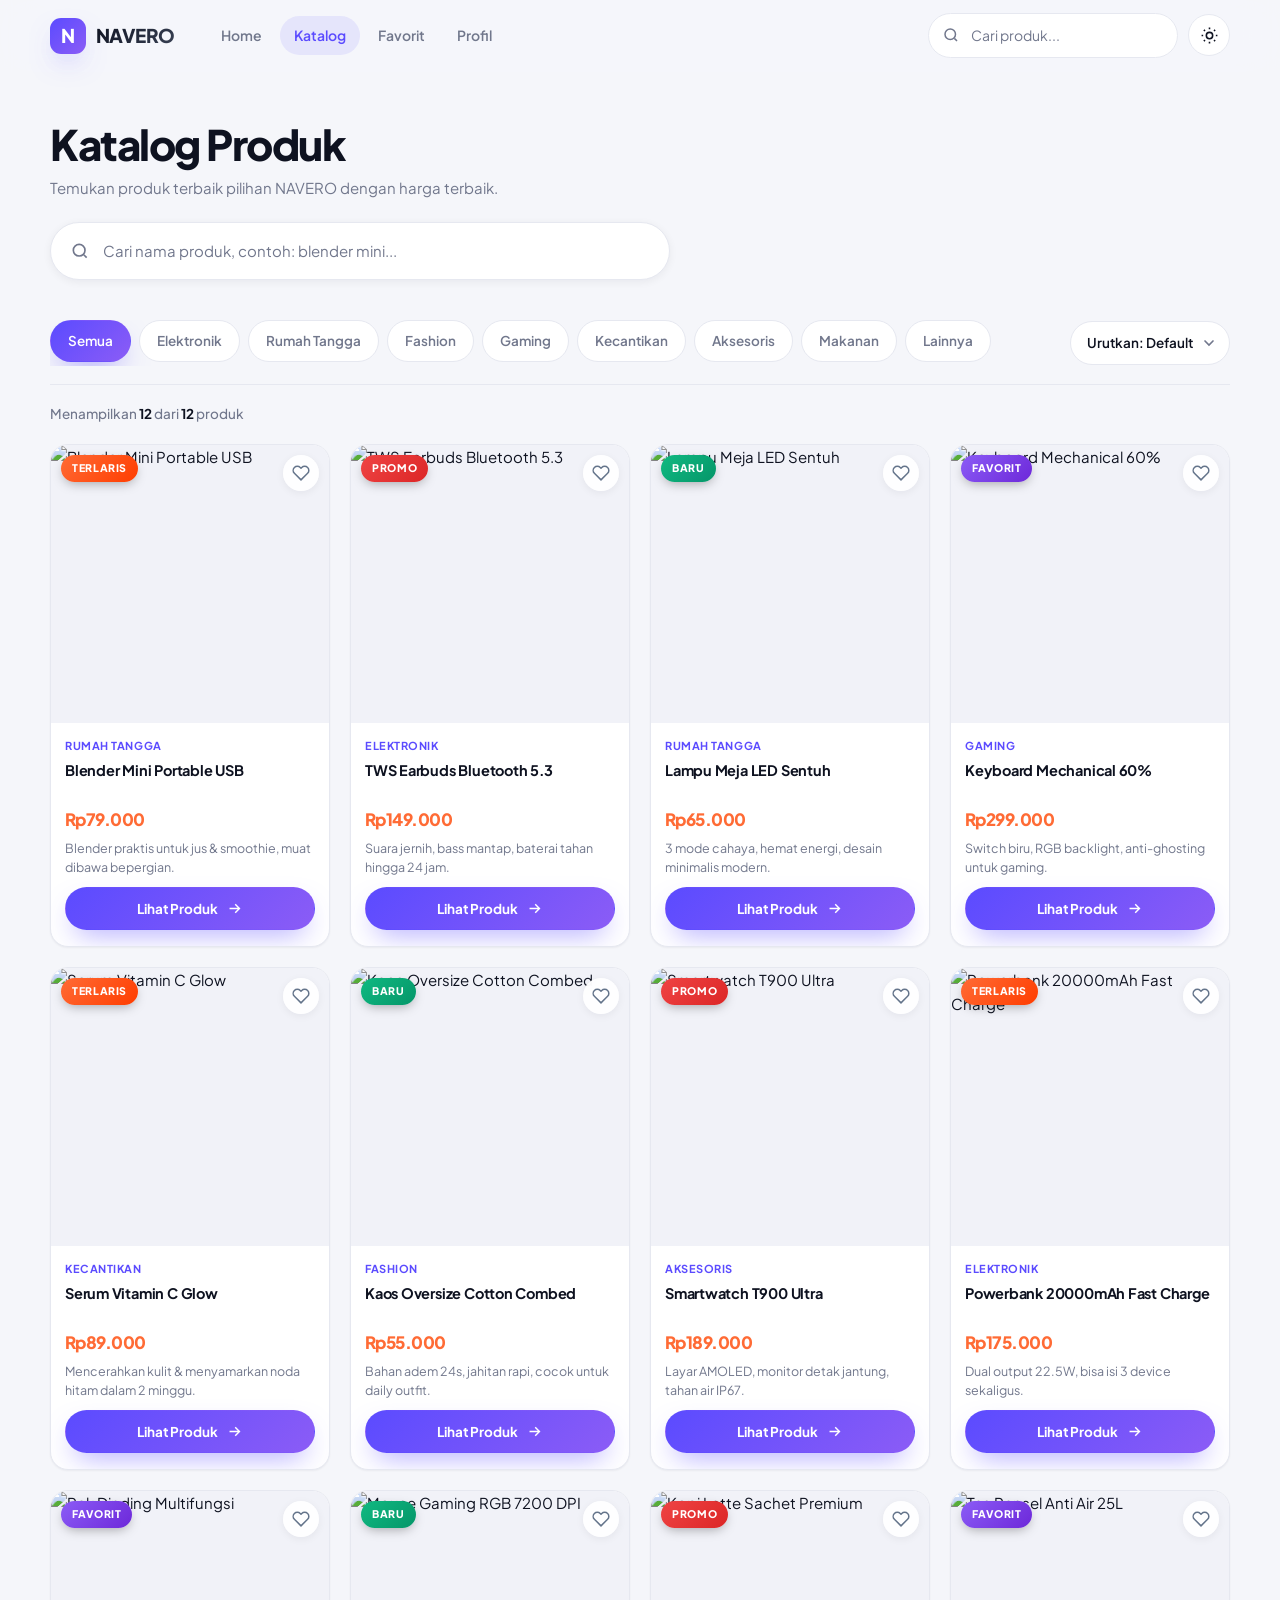
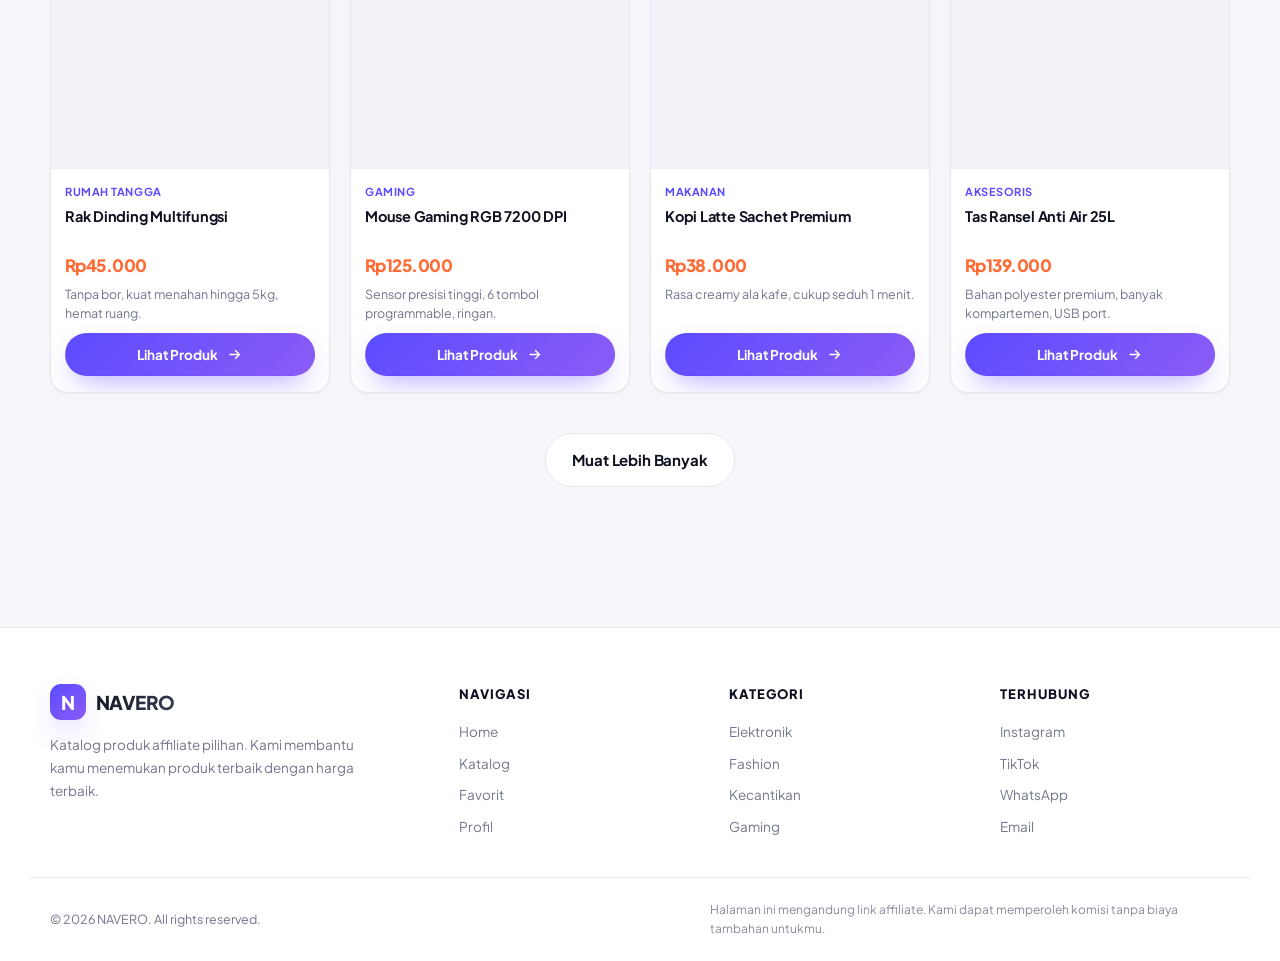
==== products.html @ 19acb52d "Add files via upload" ====
<!DOCTYPE html>
<html lang="id" data-theme="light">
<head>
<meta charset="UTF-8">
<meta name="viewport" content="width=device-width, initial-scale=1.0">
<title>Katalog Produk — NAVERO</title>
<meta name="description" content="Jelajahi semua produk pilihan NAVERO. Filter berdasarkan kategori, cari produk, dan temukan harga terbaik.">
<meta name="theme-color" content="#5B4BFF">
<link rel="icon" href="data:image/svg+xml,<svg xmlns='http://www.w3.org/2000/svg' viewBox='0 0 100 100'><rect width='100' height='100' rx='24' fill='%235B4BFF'/><text x='50' y='70' font-size='60' font-family='Arial' font-weight='bold' fill='white' text-anchor='middle'>N</text></svg>">
<link rel="preconnect" href="https://fonts.googleapis.com">
<link rel="preconnect" href="https://fonts.gstatic.com" crossorigin>
<link href="https://fonts.googleapis.com/css2?family=Plus+Jakarta+Sans:wght@400;500;600;700;800&display=swap" rel="stylesheet">
<link rel="stylesheet" href="style.css">
</head>
<body>

<header class="header" id="header">
  <div class="container header__inner">
    <a href="index.html" class="logo">
      <span class="logo__mark">N</span>
      <span class="logo__text">NAVERO</span>
    </a>
    <nav class="nav" id="nav">
      <a href="index.html" class="nav__link">Home</a>
      <a href="products.html" class="nav__link is-active">Katalog</a>
      <a href="products.html?filter=favorit" class="nav__link">Favorit</a>
      <a href="profile.html" class="nav__link">Profil</a>
    </nav>
    <div class="header__actions">
      <form class="search search--header" id="headerSearchForm" role="search">
        <svg class="search__icon" viewBox="0 0 24 24" fill="none" stroke="currentColor" stroke-width="2"><circle cx="11" cy="11" r="7"/><path d="m20 20-3.5-3.5"/></svg>
        <input type="search" id="headerSearch" placeholder="Cari produk..." autocomplete="off" aria-label="Cari produk">
      </form>
      <button class="icon-btn" id="themeToggle" aria-label="Ganti tema">
        <svg class="ico-sun" viewBox="0 0 24 24" fill="none" stroke="currentColor" stroke-width="2"><circle cx="12" cy="12" r="4"/><path d="M12 2v2M12 20v2M4.9 4.9l1.4 1.4M17.7 17.7l1.4 1.4M2 12h2M20 12h2M4.9 19.1l1.4-1.4M17.7 6.3l1.4-1.4"/></svg>
        <svg class="ico-moon" viewBox="0 0 24 24" fill="none" stroke="currentColor" stroke-width="2"><path d="M21 12.8A9 9 0 1 1 11.2 3a7 7 0 0 0 9.8 9.8Z"/></svg>
      </button>
      <button class="icon-btn nav-toggle" id="navToggle" aria-label="Menu">
        <svg viewBox="0 0 24 24" fill="none" stroke="currentColor" stroke-width="2"><path d="M3 6h18M3 12h18M3 18h18"/></svg>
      </button>
    </div>
  </div>
</header>

<main>
  <section class="page-hero">
    <div class="container">
      <h1 class="page-hero__title">Katalog Produk</h1>
      <p class="page-hero__desc">Temukan produk terbaik pilihan NAVERO dengan harga terbaik.</p>

      <form class="search search--big" id="mainSearchForm" role="search">
        <svg class="search__icon" viewBox="0 0 24 24" fill="none" stroke="currentColor" stroke-width="2"><circle cx="11" cy="11" r="7"/><path d="m20 20-3.5-3.5"/></svg>
        <input type="search" id="searchInput" placeholder="Cari nama produk, contoh: blender mini..." autocomplete="off" aria-label="Cari produk">
        <button type="button" class="search__clear" id="searchClear" aria-label="Hapus pencarian">×</button>
      </form>
    </div>
  </section>

  <section class="section section--tight">
    <div class="container">

      <div class="filter-bar">
        <div class="chips" id="categoryFilter" role="tablist"></div>
        <div class="filter-bar__right">
          <select id="sortSelect" class="select" aria-label="Urutkan produk">
            <option value="default">Urutkan: Default</option>
            <option value="newest">Terbaru</option>
            <option value="price-asc">Harga Terendah</option>
            <option value="price-desc">Harga Tertinggi</option>
            <option value="name-asc">Nama A-Z</option>
          </select>
        </div>
      </div>

      <div class="result-bar">
        <p id="resultCount">Memuat produk...</p>
        <button class="link-more" id="resetFilter" hidden>Reset filter</button>
      </div>

      <div class="product-grid" id="productGrid"></div>

      <div class="empty-state" id="emptyState" hidden>
        <div class="empty-state__icon">🔍</div>
        <h3>Produk tidak ditemukan</h3>
        <p>Coba kata kunci lain atau ubah filter kategori.</p>
        <button class="btn btn--primary" id="emptyReset">Reset Pencarian</button>
      </div>

      <div class="load-more-wrap" id="loadMoreWrap" hidden>
        <button class="btn btn--outline btn--lg" id="loadMore">Muat Lebih Banyak</button>
      </div>
    </div>
  </section>
</main>

<footer class="footer">
  <div class="container footer__inner">
    <div class="footer__brand">
      <a href="index.html" class="logo">
        <span class="logo__mark">N</span>
        <span class="logo__text">NAVERO</span>
      </a>
      <p>Katalog produk affiliate pilihan. Kami membantu kamu menemukan produk terbaik dengan harga terbaik.</p>
    </div>
    <div class="footer__col">
      <h4>Navigasi</h4>
      <a href="index.html">Home</a>
      <a href="products.html">Katalog</a>
      <a href="products.html?filter=favorit">Favorit</a>
      <a href="profile.html">Profil</a>
    </div>
    <div class="footer__col">
      <h4>Kategori</h4>
      <a href="products.html?cat=Elektronik">Elektronik</a>
      <a href="products.html?cat=Fashion">Fashion</a>
      <a href="products.html?cat=Kecantikan">Kecantikan</a>
      <a href="products.html?cat=Gaming">Gaming</a>
    </div>
    <div class="footer__col">
      <h4>Terhubung</h4>
      <a href="#" id="footInstagram" target="_blank" rel="noopener">Instagram</a>
      <a href="#" id="footTiktok" target="_blank" rel="noopener">TikTok</a>
      <a href="#" id="footWhatsapp" target="_blank" rel="noopener">WhatsApp</a>
      <a href="#" id="footEmail">Email</a>
    </div>
  </div>
  <div class="container footer__bottom">
    <p>© <span id="year"></span> NAVERO. All rights reserved.</p>
    <p class="footer__note">Halaman ini mengandung link affiliate. Kami dapat memperoleh komisi tanpa biaya tambahan untukmu.</p>
  </div>
</footer>

<button class="to-top" id="toTop" aria-label="Kembali ke atas">
  <svg viewBox="0 0 24 24" fill="none" stroke="currentColor" stroke-width="2.2"><path d="M12 19V5M5 12l7-7 7 7"/></svg>
</button>

<div class="toast-wrap" id="toastWrap"></div>

<script src="api.js"></script>
<script src="script.js"></script>
</body>
</html>
---- style.css ----
/* =========================================================
   NAVERO — Stylesheet
   ========================================================= */

/* ---------- 1. VARIABLES ---------- */
:root {
  --brand:        #5B4BFF;
  --brand-dark:   #4436E0;
  --brand-soft:   rgba(91, 75, 255, .10);
  --brand-2:      #8B5CF6;
  --accent:       #FF6B35;
  --success:      #10B981;
  --danger:       #EF4444;

  --bg:           #F5F6FA;
  --bg-alt:       #FFFFFF;
  --surface:      #FFFFFF;
  --surface-2:    #F1F2F8;
  --text:         #0E1220;
  --text-soft:    #3A4256;
  --muted:        #71778C;
  --border:       #E6E8F0;

  --shadow-xs:    0 1px 2px rgba(16,24,40,.05);
  --shadow-sm:    0 2px 8px rgba(16,24,40,.06);
  --shadow:       0 8px 24px -6px rgba(16,24,40,.12);
  --shadow-lg:    0 24px 48px -16px rgba(16,24,40,.24);
  --shadow-brand: 0 12px 28px -10px rgba(91,75,255,.55);

  --radius-xs: 8px;
  --radius-sm: 12px;
  --radius:    18px;
  --radius-lg: 26px;
  --radius-full: 999px;

  --container: 1220px;
  --header-h: 72px;

  --ease: cubic-bezier(.4, 0, .2, 1);
  --t: .28s var(--ease);
}

[data-theme="dark"] {
  --brand:        #7C6DFF;
  --brand-dark:   #6A5AF0;
  --brand-soft:   rgba(124, 109, 255, .16);

  --bg:           #080B13;
  --bg-alt:       #0D111C;
  --surface:      #121826;
  --surface-2:    #1A2133;
  --text:         #EDEFF7;
  --text-soft:    #C3C9DA;
  --muted:        #8A93AB;
  --border:       #222B40;

  --shadow-xs:    0 1px 2px rgba(0,0,0,.4);
  --shadow-sm:    0 2px 8px rgba(0,0,0,.35);
  --shadow:       0 8px 24px -6px rgba(0,0,0,.55);
  --shadow-lg:    0 24px 48px -16px rgba(0,0,0,.7);
  --shadow-brand: 0 12px 28px -10px rgba(124,109,255,.5);
}

/* ---------- 2. RESET ---------- */
*, *::before, *::after { box-sizing: border-box; margin: 0; padding: 0; }

html {
  scroll-behavior: smooth;
  -webkit-text-size-adjust: 100%;
}

body {
  font-family: 'Plus Jakarta Sans', -apple-system, BlinkMacSystemFont, 'Segoe UI', Roboto, sans-serif;
  background: var(--bg);
  color: var(--text);
  line-height: 1.6;
  font-size: 15px;
  -webkit-font-smoothing: antialiased;
  overflow-x: hidden;
  transition: background var(--t), color var(--t);
}

img { max-width: 100%; display: block; }
a { color: inherit; text-decoration: none; }
button, input, select { font: inherit; color: inherit; }
button { background: none; border: none; cursor: pointer; }
svg { width: 20px; height: 20px; flex-shrink: 0; }

::selection { background: var(--brand); color: #fff; }

::-webkit-scrollbar { width: 10px; height: 10px; }
::-webkit-scrollbar-track { background: transparent; }
::-webkit-scrollbar-thumb {
  background: var(--border);
  border-radius: 99px;
  border: 2px solid var(--bg);
}
::-webkit-scrollbar-thumb:hover { background: var(--muted); }

/* ---------- 3. LAYOUT ---------- */
.container {
  width: 100%;
  max-width: var(--container);
  margin-inline: auto;
  padding-inline: 20px;
}

.section { padding: 64px 0; }
.section--tight { padding: 32px 0 80px; }

.section__head {
  display: flex;
  align-items: flex-end;
  justify-content: space-between;
  gap: 20px;
  margin-bottom: 28px;
  flex-wrap: wrap;
}

.section__eyebrow {
  display: inline-block;
  font-size: 12px;
  font-weight: 700;
  letter-spacing: .12em;
  text-transform: uppercase;
  color: var(--brand);
  margin-bottom: 6px;
}

.section__title {
  font-size: clamp(22px, 3.2vw, 30px);
  font-weight: 800;
  letter-spacing: -.02em;
  line-height: 1.2;
}

.link-more {
  font-size: 14px;
  font-weight: 600;
  color: var(--brand);
  transition: var(--t);
  white-space: nowrap;
}
.link-more:hover { color: var(--brand-dark); transform: translateX(3px); }

/* ---------- 4. BUTTONS ---------- */
.btn {
  display: inline-flex;
  align-items: center;
  justify-content: center;
  gap: 8px;
  padding: 11px 20px;
  border-radius: var(--radius-full);
  font-size: 14px;
  font-weight: 700;
  letter-spacing: -.01em;
  cursor: pointer;
  border: 1.5px solid transparent;
  transition: var(--t);
  white-space: nowrap;
  user-select: none;
}
.btn svg { width: 17px; height: 17px; transition: var(--t); }
.btn:active { transform: scale(.97); }

.btn--primary {
  background: linear-gradient(135deg, var(--brand), var(--brand-2));
  color: #fff;
  box-shadow: var(--shadow-brand);
}
.btn--primary:hover {
  box-shadow: 0 16px 34px -10px rgba(91,75,255,.7);
  transform: translateY(-2px);
}
.btn--primary:hover svg { transform: translateX(3px); }

.btn--outline {
  border-color: var(--border);
  background: var(--surface);
  color: var(--text);
}
.btn--outline:hover {
  border-color: var(--brand);
  color: var(--brand);
  background: var(--brand-soft);
}

.btn--ghost {
  background: var(--surface);
  color: var(--text);
  border-color: var(--border);
  box-shadow: var(--shadow-xs);
}
.btn--ghost:hover { border-color: var(--brand); color: var(--brand); transform: translateY(-2px); }

.btn--light {
  background: #fff;
  color: #1a1a2e;
  box-shadow: 0 8px 20px -6px rgba(0,0,0,.3);
}
.btn--light:hover { transform: translateY(-2px); box-shadow: 0 14px 28px -8px rgba(0,0,0,.4); }

.btn--lg { padding: 14px 26px; font-size: 15px; }
.btn--block { width: 100%; }

.icon-btn {
  width: 42px; height: 42px;
  display: grid; place-items: center;
  border-radius: var(--radius-full);
  border: 1.5px solid var(--border);
  background: var(--surface);
  color: var(--text);
  transition: var(--t);
  flex-shrink: 0;
}
.icon-btn:hover { border-color: var(--brand); color: var(--brand); background: var(--brand-soft); }
.icon-btn svg { width: 19px; height: 19px; }

/* ---------- 5. HEADER ---------- */
.header {
  position: sticky;
  top: 0;
  z-index: 100;
  height: var(--header-h);
  background: color-mix(in srgb, var(--bg) 78%, transparent);
  backdrop-filter: saturate(180%) blur(18px);
  -webkit-backdrop-filter: saturate(180%) blur(18px);
  border-bottom: 1px solid transparent;
  transition: var(--t);
}
.header.is-scrolled {
  border-bottom-color: var(--border);
  box-shadow: var(--shadow-sm);
}

.header__inner {
  height: 100%;
  display: flex;
  align-items: center;
  gap: 24px;
}

.logo {
  display: inline-flex;
  align-items: center;
  gap: 10px;
  font-weight: 800;
  font-size: 19px;
  letter-spacing: -.03em;
  flex-shrink: 0;
}
.logo__mark {
  width: 36px; height: 36px;
  display: grid; place-items: center;
  border-radius: 11px;
  background: linear-gradient(135deg, var(--brand), var(--brand-2));
  color: #fff;
  font-size: 19px;
  font-weight: 800;
  box-shadow: var(--shadow-brand);
}
.logo__text {
  background: linear-gradient(135deg, var(--text), var(--text-soft));
  -webkit-background-clip: text;
  background-clip: text;
  -webkit-text-fill-color: transparent;
}

.nav {
  display: flex;
  align-items: center;
  gap: 4px;
  margin-left: 8px;
}
.nav__link {
  padding: 8px 14px;
  border-radius: var(--radius-full);
  font-size: 14px;
  font-weight: 600;
  color: var(--muted);
  transition: var(--t);
  position: relative;
}
.nav__link:hover { color: var(--text); background: var(--surface-2); }
.nav__link.is-active { color: var(--brand); background: var(--brand-soft); }

.header__actions {
  display: flex;
  align-items: center;
  gap: 10px;
  margin-left: auto;
}

/* Search */
.search {
  position: relative;
  display: flex;
  align-items: center;
}
.search__icon {
  position: absolute;
  left: 14px;
  width: 18px; height: 18px;
  color: var(--muted);
  pointer-events: none;
}
.search input {
  width: 100%;
  border: 1.5px solid var(--border);
  background: var(--surface);
  border-radius: var(--radius-full);
  padding: 10px 16px 10px 42px;
  font-size: 14px;
  outline: none;
  transition: var(--t);
}
.search input::placeholder { color: var(--muted); }
.search input:focus {
  border-color: var(--brand);
  box-shadow: 0 0 0 4px var(--brand-soft);
}
.search--header { width: 250px; }
.search--big { max-width: 620px; margin-top: 22px; }
.search--big input {
  padding: 16px 52px 16px 52px;
  font-size: 15px;
  border-radius: var(--radius-full);
  box-shadow: var(--shadow-sm);
}
.search--big .search__icon { left: 20px; width: 20px; height: 20px; }

.search__clear {
  position: absolute;
  right: 14px;
  width: 26px; height: 26px;
  border-radius: 50%;
  display: none;
  place-items: center;
  background: var(--surface-2);
  color: var(--muted);
  font-size: 18px;
  line-height: 1;
}
.search__clear:hover { background: var(--border); color: var(--text); }
.search.has-value .search__clear { display: grid; }

.nav-toggle { display: none; }

#themeToggle .ico-moon { display: none; }
[data-theme="dark"] #themeToggle .ico-sun { display: none; }
[data-theme="dark"] #themeToggle .ico-moon { display: block; }

/* ---------- 6. HERO ---------- */
.hero {
  position: relative;
  padding: 56px 0 80px;
  overflow: hidden;
}
.hero__glow {
  position: absolute;
  border-radius: 50%;
  filter: blur(90px);
  opacity: .5;
  pointer-events: none;
}
.hero__glow--1 {
  width: 480px; height: 480px;
  background: radial-gradient(circle, rgba(91,75,255,.55), transparent 70%);
  top: -160px; left: -120px;
}
.hero__glow--2 {
  width: 420px; height: 420px;
  background: radial-gradient(circle, rgba(255,107,53,.35), transparent 70%);
  top: 40px; right: -140px;
}
[data-theme="dark"] .hero__glow { opacity: .35; }

.hero__inner {
  position: relative;
  display: grid;
  grid-template-columns: 1.05fr .95fr;
  gap: 56px;
  align-items: center;
}

.hero__pill {
  display: inline-flex;
  align-items: center;
  gap: 8px;
  padding: 7px 16px;
  border-radius: var(--radius-full);
  background: var(--surface);
  border: 1.5px solid var(--border);
  font-size: 13px;
  font-weight: 600;
  color: var(--text-soft);
  box-shadow: var(--shadow-xs);
  margin-bottom: 20px;
}
.hero__pill .dot {
  width: 8px; height: 8px;
  border-radius: 50%;
  background: var(--success);
  box-shadow: 0 0 0 3px rgba(16,185,129,.2);
  animation: pulse 2s infinite;
}
@keyframes pulse {
  0%, 100% { box-shadow: 0 0 0 3px rgba(16,185,129,.2); }
  50% { box-shadow: 0 0 0 7px rgba(16,185,129,0); }
}

.hero__title {
  font-size: clamp(34px, 5.2vw, 58px);
  font-weight: 800;
  line-height: 1.08;
  letter-spacing: -.035em;
  margin-bottom: 18px;
}
.grad {
  background: linear-gradient(120deg, var(--brand), var(--brand-2) 45%, var(--accent));
  -webkit-background-clip: text;
  background-clip: text;
  -webkit-text-fill-color: transparent;
}

.hero__desc {
  font-size: 16px;
  color: var(--muted);
  max-width: 500px;
  margin-bottom: 30px;
  line-height: 1.7;
}

.hero__cta { display: flex; gap: 12px; flex-wrap: wrap; margin-bottom: 40px; }

.hero__stats {
  display: flex;
  gap: 36px;
  flex-wrap: wrap;
}
.stat { display: flex; flex-direction: column; }
.stat strong {
  font-size: 26px;
  font-weight: 800;
  letter-spacing: -.03em;
  background: linear-gradient(135deg, var(--brand), var(--brand-2));
  -webkit-background-clip: text;
  background-clip: text;
  -webkit-text-fill-color: transparent;
}
.stat span { font-size: 13px; color: var(--muted); font-weight: 600; }

/* Hero visual */
.hero__visual {
  position: relative;
  height: 440px;
  display: none;
}
@media (min-width: 900px) { .hero__visual { display: block; } }

.hero__card {
  position: absolute;
  border-radius: var(--radius-lg);
  overflow: hidden;
  box-shadow: var(--shadow-lg);
  border: 4px solid var(--surface);
  background: var(--surface);
}
.hero__card img { width: 100%; height: 100%; object-fit: cover; }
.hero__card--1 {
  width: 200px; height: 200px;
  top: 20px; left: 60px;
  animation: floaty 6s ease-in-out infinite;
}
.hero__card--2 {
  width: 170px; height: 170px;
  top: 170px; left: 0;
  animation: floaty 7s ease-in-out infinite .8s;
}
.hero__card--3 {
  width: 220px; height: 220px;
  top: 90px; right: 20px;
  animation: floaty 8s ease-in-out infinite .4s;
}
@keyframes floaty {
  0%, 100% { transform: translateY(0) rotate(0deg); }
  50% { transform: translateY(-16px) rotate(1.5deg); }
}

.hero__float {
  position: absolute;
  padding: 10px 16px;
  border-radius: var(--radius-full);
  background: var(--surface);
  border: 1.5px solid var(--border);
  box-shadow: var(--shadow);
  font-size: 13px;
  font-weight: 700;
  white-space: nowrap;
  z-index: 5;
}
.hero__float--a { top: 10px; right: 40px; animation: floaty 5s ease-in-out infinite; }
.hero__float--b { bottom: 30px; left: 20px; animation: floaty 6.5s ease-in-out infinite 1s; }

/* ---------- 7. CATEGORY GRID ---------- */
.category-grid {
  display: grid;
  grid-template-columns: repeat(auto-fill, minmax(140px, 1fr));
  gap: 14px;
}
.cat-card {
  display: flex;
  flex-direction: column;
  align-items: center;
  justify-content: center;
  gap: 10px;
  padding: 22px 14px;
  background: var(--surface);
  border: 1.5px solid var(--border);
  border-radius: var(--radius);
  transition: var(--t);
  cursor: pointer;
  text-align: center;
  box-shadow: var(--shadow-xs);
}
.cat-card:hover {
  transform: translateY(-5px);
  border-color: var(--brand);
  box-shadow: var(--shadow);
}
.cat-card__icon {
  width: 50px; height: 50px;
  display: grid; place-items: center;
  border-radius: 15px;
  background: var(--brand-soft);
  font-size: 24px;
  transition: var(--t);
}
.cat-card:hover .cat-card__icon {
  background: linear-gradient(135deg, var(--brand), var(--brand-2));
  transform: scale(1.08) rotate(-5deg);
}
.cat-card__name {
  font-size: 13.5px;
  font-weight: 700;
  letter-spacing: -.01em;
}
.cat-card__count { font-size: 11.5px; color: var(--muted); font-weight: 500; }

/* ---------- 8. PRODUCT GRID & CARD ---------- */
.product-grid {
  display: grid;
  grid-template-columns: repeat(auto-fill, minmax(230px, 1fr));
  gap: 20px;
}

.card {
  position: relative;
  display: flex;
  flex-direction: column;
  background: var(--surface);
  border: 1.5px solid var(--border);
  border-radius: var(--radius);
  overflow: hidden;
  transition: var(--t);
  box-shadow: var(--shadow-xs);
}
.card:hover {
  transform: translateY(-6px);
  border-color: color-mix(in srgb, var(--brand) 40%, var(--border));
  box-shadow: var(--shadow-lg);
}

.card__media {
  position: relative;
  aspect-ratio: 1 / 1;
  overflow: hidden;
  background: var(--surface-2);
}
.card__media-link { display: block; width: 100%; height: 100%; }
.card__media img {
  width: 100%; height: 100%;
  object-fit: cover;
  transition: transform .5s var(--ease);
}
.card:hover .card__media img { transform: scale(1.07); }

.badge {
  position: absolute;
  top: 10px;
  left: 10px;
  padding: 5px 11px;
  border-radius: var(--radius-full);
  font-size: 10.5px;
  font-weight: 800;
  letter-spacing: .06em;
  text-transform: uppercase;
  color: #fff;
  box-shadow: 0 4px 12px -3px rgba(0,0,0,.35);
  z-index: 2;
}
.badge--terlaris { background: linear-gradient(135deg, #FF6B35, #FF3D00); }
.badge--baru     { background: linear-gradient(135deg, #10B981, #059669); }
.badge--promo    { background: linear-gradient(135deg, #EF4444, #DC2626); }
.badge--favorit  { background: linear-gradient(135deg, #8B5CF6, #6D28D9); }
.badge--default  { background: linear-gradient(135deg, #64748B, #475569); }

.fav-btn {
  position: absolute;
  top: 10px;
  right: 10px;
  width: 36px; height: 36px;
  border-radius: 50%;
  display: grid;
  place-items: center;
  background: rgba(255,255,255,.92);
  backdrop-filter: blur(8px);
  color: #64748B;
  box-shadow: var(--shadow-sm);
  transition: var(--t);
  z-index: 2;
}
[data-theme="dark"] .fav-btn { background: rgba(18,24,38,.92); }
.fav-btn:hover { transform: scale(1.12); color: var(--danger); }
.fav-btn svg { width: 18px; height: 18px; transition: var(--t); }
.fav-btn.is-active { color: var(--danger); }
.fav-btn.is-active svg { fill: currentColor; }
.fav-btn.is-bump { animation: bump .4s var(--ease); }
@keyframes bump {
  0% { transform: scale(1); }
  40% { transform: scale(1.35); }
  100% { transform: scale(1); }
}

.card__body {
  padding: 14px 14px 16px;
  display: flex;
  flex-direction: column;
  flex: 1;
  gap: 6px;
}

.card__cat {
  font-size: 11px;
  font-weight: 700;
  letter-spacing: .05em;
  text-transform: uppercase;
  color: var(--brand);
}

.card__title {
  font-size: 14.5px;
  font-weight: 700;
  line-height: 1.35;
  letter-spacing: -.015em;
  display: -webkit-box;
  -webkit-line-clamp: 2;
  -webkit-box-orient: vertical;
  overflow: hidden;
  min-height: 39px;
}

.card__price {
  font-size: 17px;
  font-weight: 800;
  letter-spacing: -.03em;
  color: var(--accent);
}

.card__desc {
  font-size: 12.5px;
  color: var(--muted);
  line-height: 1.5;
  display: -webkit-box;
  -webkit-line-clamp: 2;
  -webkit-box-orient: vertical;
  overflow: hidden;
  margin-bottom: 4px;
}

.card__cta {
  margin-top: auto;
  width: 100%;
  padding: 10px 16px;
  font-size: 13.5px;
}

/* ---------- 9. SKELETON ---------- */
.skeleton {
  background: var(--surface);
  border: 1.5px solid var(--border);
  border-radius: var(--radius);
  overflow: hidden;
}
.sk-box {
  background: linear-gradient(90deg, var(--surface-2) 25%, color-mix(in srgb, var(--surface-2) 50%, var(--border)) 50%, var(--surface-2) 75%);
  background-size: 200% 100%;
  animation: shimmer 1.4s infinite linear;
  border-radius: 6px;
}
@keyframes shimmer {
  0% { background-position: 200% 0; }
  100% { background-position: -200% 0; }
}
.sk-img { aspect-ratio: 1/1; width: 100%; border-radius: 0; }
.sk-body { padding: 14px; display: flex; flex-direction: column; gap: 10px; }
.sk-line { height: 12px; }
.sk-line--sm { width: 40%; }
.sk-line--md { width: 80%; }
.sk-line--lg { width: 100%; }
.sk-btn { height: 38px; border-radius: var(--radius-full); margin-top: 6px; }

/* ---------- 10. PROMO BANNER ---------- */
.promo-banner {
  position: relative;
  overflow: hidden;
  border-radius: var(--radius-lg);
  padding: 46px 44px;
  background: linear-gradient(120deg, #5B4BFF 0%, #8B5CF6 50%, #FF6B35 130%);
  color: #fff;
  box-shadow: var(--shadow-lg);
}
.promo-banner__content { position: relative; z-index: 2; max-width: 560px; }
.promo-banner__tag {
  display: inline-block;
  padding: 5px 14px;
  border-radius: var(--radius-full);
  background: rgba(255,255,255,.2);
  backdrop-filter: blur(8px);
  font-size: 11px;
  font-weight: 800;
  letter-spacing: .12em;
  margin-bottom: 14px;
}
.promo-banner h3 {
  font-size: clamp(24px, 3.6vw, 36px);
  font-weight: 800;
  letter-spacing: -.03em;
  line-height: 1.15;
  margin-bottom: 10px;
}
.promo-banner p {
  font-size: 15px;
  opacity: .9;
  margin-bottom: 24px;
  max-width: 440px;
}
.promo-banner__deco {
  position: absolute;
  inset: 0;
  background:
    radial-gradient(circle at 88% 20%, rgba(255,255,255,.28), transparent 42%),
    radial-gradient(circle at 70% 90%, rgba(255,255,255,.16), transparent 45%);
  pointer-events: none;
}
.promo-banner__deco::after {
  content: '';
  position: absolute;
  width: 300px; height: 300px;
  border: 2px dashed rgba(255,255,255,.18);
  border-radius: 50%;
  right: -60px; top: -80px;
}

/* ---------- 11. PAGE HERO (products / profile) ---------- */
.page-hero {
  padding: 48px 0 8px;
  position: relative;
}
.page-hero__title {
  font-size: clamp(28px, 4.4vw, 42px);
  font-weight: 800;
  letter-spacing: -.035em;
  line-height: 1.15;
  margin-bottom: 8px;
}
.page-hero__desc {
  font-size: 15px;
  color: var(--muted);
  max-width: 540px;
}

/* ---------- 12. FILTER BAR ---------- */
.filter-bar {
  display: flex;
  align-items: center;
  justify-content: space-between;
  gap: 16px;
  flex-wrap: wrap;
  margin-bottom: 18px;
  padding-bottom: 18px;
  border-bottom: 1px solid var(--border);
}

.chips {
  display: flex;
  gap: 8px;
  overflow-x: auto;
  padding-bottom: 4px;
  scrollbar-width: none;
  -ms-overflow-style: none;
  flex: 1;
  min-width: 0;
}
.chips::-webkit-scrollbar { display: none; }

.chip {
  padding: 9px 17px;
  border-radius: var(--radius-full);
  border: 1.5px solid var(--border);
  background: var(--surface);
  font-size: 13.5px;
  font-weight: 600;
  color: var(--muted);
  white-space: nowrap;
  transition: var(--t);
  cursor: pointer;
}
.chip:hover { border-color: var(--brand); color: var(--brand); }
.chip.is-active {
  background: linear-gradient(135deg, var(--brand), var(--brand-2));
  border-color: transparent;
  color: #fff;
  box-shadow: var(--shadow-brand);
}

.select {
  padding: 10px 36px 10px 16px;
  border-radius: var(--radius-full);
  border: 1.5px solid var(--border);
  background: var(--surface);
  font-size: 13.5px;
  font-weight: 600;
  cursor: pointer;
  outline: none;
  transition: var(--t);
  appearance: none;
  background-image: url("data:image/svg+xml,%3Csvg xmlns='http://www.w3.org/2000/svg' viewBox='0 0 24 24' fill='none' stroke='%2371778C' stroke-width='2.5' stroke-linecap='round'%3E%3Cpath d='m6 9 6 6 6-6'/%3E%3C/svg%3E");
  background-repeat: no-repeat;
  background-position: right 12px center;
  background-size: 16px;
}
.select:focus { border-color: var(--brand); box-shadow: 0 0 0 4px var(--brand-soft); }

.result-bar {
  display: flex;
  align-items: center;
  justify-content: space-between;
  gap: 12px;
  margin-bottom: 20px;
  flex-wrap: wrap;
}
.result-bar p { font-size: 13.5px; color: var(--muted); font-weight: 500; }
.result-bar strong { color: var(--text); font-weight: 700; }

/* ---------- 13. EMPTY & LOAD MORE ---------- */
.empty-state {
  text-align: center;
  padding: 70px 20px;
}
.empty-state__icon { font-size: 52px; margin-bottom: 14px; }
.empty-state h3 { font-size: 20px; font-weight: 800; margin-bottom: 6px; letter-spacing: -.02em; }
.empty-state p { color: var(--muted); margin-bottom: 22px; font-size: 14.5px; }

.load-more-wrap { display: flex; justify-content: center; margin-top: 40px; }

/* ---------- 14. PROFILE PAGE ---------- */
.profile-card {
  display: flex;
  gap: 32px;
  align-items: center;
  padding: 36px;
  background: var(--surface);
  border: 1.5px solid var(--border);
  border-radius: var(--radius-lg);
  box-shadow: var(--shadow-sm);
  margin-bottom: 40px;
  position: relative;
  overflow: hidden;
}
.profile-card::before {
  content: '';
  position: absolute;
  inset: 0 0 auto 0;
  height: 110px;
  background: linear-gradient(120deg, var(--brand), var(--brand-2), var(--accent));
  opacity: .1;
}

.profile-card__avatar {
  position: relative;
  width: 118px; height: 118px;
  flex-shrink: 0;
  border-radius: 28px;
  overflow: hidden;
  background: linear-gradient(135deg, var(--brand), var(--brand-2));
  display: grid;
  place-items: center;
  box-shadow: var(--shadow-brand);
}
.profile-card__avatar img {
  width: 100%; height: 100%;
  object-fit: cover;
  position: relative;
  z-index: 2;
}
.profile-card__initial {
  position: absolute;
  font-size: 52px;
  font-weight: 800;
  color: #fff;
  z-index: 1;
}

.profile-card__body { position: relative; z-index: 2; }
.profile-card__body h2 {
  font-size: 28px;
  font-weight: 800;
  letter-spacing: -.03em;
  margin-bottom: 4px;
}
.profile-card__tagline {
  font-size: 14px;
  font-weight: 700;
  color: var(--brand);
  margin-bottom: 12px;
}
.profile-card__desc {
  color: var(--muted);
  font-size: 14.5px;
  line-height: 1.7;
  max-width: 620px;
  margin-bottom: 22px;
}
.profile-card__actions { display: flex; gap: 10px; flex-wrap: wrap; }

.profile-grid {
  display: grid;
  grid-template-columns: repeat(auto-fit, minmax(240px, 1fr));
  gap: 18px;
  margin-bottom: 40px;
}
.info-card {
  padding: 26px;
  background: var(--surface);
  border: 1.5px solid var(--border);
  border-radius: var(--radius);
  transition: var(--t);
  box-shadow: var(--shadow-xs);
}
.info-card:hover { transform: translateY(-5px); box-shadow: var(--shadow); border-color: var(--brand); }
.info-card__icon { font-size: 30px; margin-bottom: 12px; }
.info-card h3 { font-size: 16.5px; font-weight: 800; margin-bottom: 7px; letter-spacing: -.02em; }
.info-card p { font-size: 14px; color: var(--muted); line-height: 1.65; }

.about-block, .contact-block {
  padding: 34px;
  background: var(--surface);
  border: 1.5px solid var(--border);
  border-radius: var(--radius-lg);
  margin-bottom: 32px;
  box-shadow: var(--shadow-xs);
}
.about-block h2, .contact-block h2 {
  font-size: 23px;
  font-weight: 800;
  letter-spacing: -.025em;
  margin-bottom: 16px;
}
.about-block p { color: var(--text-soft); font-size: 14.5px; line-height: 1.8; margin-bottom: 14px; }
.about-block p:last-child { margin-bottom: 0; }
.contact-block__sub { color: var(--muted); font-size: 14.5px; margin-bottom: 22px; }

.contact-grid {
  display: grid;
  grid-template-columns: repeat(auto-fit, minmax(200px, 1fr));
  gap: 12px;
}
.contact-item {
  display: flex;
  align-items: center;
  gap: 13px;
  padding: 15px 17px;
  border-radius: var(--radius-sm);
  border: 1.5px solid var(--border);
  background: var(--bg-alt);
  transition: var(--t);
}
.contact-item:hover {
  border-color: var(--brand);
  transform: translateY(-3px);
  box-shadow: var(--shadow-sm);
}
.contact-item__icon {
  width: 40px; height: 40px;
  display: grid; place-items: center;
  border-radius: 12px;
  background: var(--brand-soft);
  font-size: 18px;
  flex-shrink: 0;
}
.contact-item__label { font-size: 11px; color: var(--muted); font-weight: 700; letter-spacing: .06em; text-transform: uppercase; }
.contact-item__value { font-size: 13.5px; font-weight: 700; letter-spacing: -.01em; word-break: break-all; }

/* ---------- 15. FOOTER ---------- */
.footer {
  margin-top: 60px;
  background: var(--bg-alt);
  border-top: 1px solid var(--border);
  padding: 56px 0 0;
}
.footer__inner {
  display: grid;
  grid-template-columns: 1.6fr 1fr 1fr 1fr;
  gap: 40px;
  padding-bottom: 40px;
}
.footer__brand .logo { margin-bottom: 14px; }
.footer__brand p {
  font-size: 13.5px;
  color: var(--muted);
  line-height: 1.7;
  max-width: 320px;
}
.footer__col { display: flex; flex-direction: column; gap: 10px; }
.footer__col h4 {
  font-size: 13px;
  font-weight: 800;
  letter-spacing: .08em;
  text-transform: uppercase;
  color: var(--text);
  margin-bottom: 6px;
}
.footer__col a {
  font-size: 13.5px;
  color: var(--muted);
  transition: var(--t);
  width: fit-content;
}
.footer__col a:hover { color: var(--brand); transform: translateX(3px); }

.footer__bottom {
  display: flex;
  align-items: center;
  justify-content: space-between;
  gap: 16px;
  flex-wrap: wrap;
  padding: 22px 20px;
  border-top: 1px solid var(--border);
}
.footer__bottom p { font-size: 12.5px; color: var(--muted); }
.footer__note { font-size: 12px !important; opacity: .85; max-width: 520px; }

/* ---------- 16. BACK TO TOP ---------- */
.to-top {
  position: fixed;
  right: 22px;
  bottom: 22px;
  width: 48px; height: 48px;
  border-radius: 50%;
  display: grid;
  place-items: center;
  background: linear-gradient(135deg, var(--brand), var(--brand-2));
  color: #fff;
  box-shadow: var(--shadow-brand);
  opacity: 0;
  visibility: hidden;
  transform: translateY(16px) scale(.85);
  transition: var(--t);
  z-index: 90;
}
.to-top.is-visible { opacity: 1; visibility: visible; transform: none; }
.to-top:hover { transform: translateY(-3px) scale(1.06); }

/* ---------- 17. TOAST ---------- */
.toast-wrap {
  position: fixed;
  bottom: 24px;
  left: 50%;
  transform: translateX(-50%);
  display: flex;
  flex-direction: column;
  gap: 10px;
  z-index: 200;
  pointer-events: none;
  width: max-content;
  max-width: calc(100vw - 40px);
}
.toast {
  display: flex;
  align-items: center;
  gap: 10px;
  padding: 12px 20px;
  border-radius: var(--radius-full);
  background: var(--text);
  color: var(--bg);
  font-size: 13.5px;
  font-weight: 600;
  box-shadow: var(--shadow-lg);
  animation: toastIn .35s var(--ease);
}
.toast.is-out { animation: toastOut .3s var(--ease) forwards; }
@keyframes toastIn {
  from { opacity: 0; transform: translateY(16px) scale(.94); }
  to   { opacity: 1; transform: none; }
}
@keyframes toastOut {
  to { opacity: 0; transform: translateY(12px) scale(.94); }
}

/* ---------- 18. SCROLL REVEAL ---------- */
.reveal {
  opacity: 0;
  transform: translateY(26px);
  transition: opacity .6s var(--ease), transform .6s var(--ease);
}
.reveal.is-visible { opacity: 1; transform: none; }

/* ---------- 19. RESPONSIVE ---------- */
@media (max-width: 1024px) {
  .hero__inner { grid-template-columns: 1fr; gap: 40px; }
  .search--header { width: 200px; }
  .footer__inner { grid-template-columns: 1fr 1fr; gap: 32px; }
}

@media (max-width: 860px) {
  :root { --header-h: 64px; }

  .nav {
    position: fixed;
    top: var(--header-h);
    left: 0;
    right: 0;
    flex-direction: column;
    align-items: stretch;
    gap: 6px;
    padding: 16px 20px 22px;
    background: var(--surface);
    border-bottom: 1px solid var(--border);
    box-shadow: var(--shadow-lg);
    transform: translateY(-12px);
    opacity: 0;
    visibility: hidden;
    transition: var(--t);
    margin-left: 0;
    z-index: 99;
  }
  .nav.is-open { transform: none; opacity: 1; visibility: visible; }
  .nav__link { padding: 12px 16px; font-size: 15px; }

  .nav-toggle { display: grid; }
  .search--header { display: none; }

  .section { padding: 44px 0; }
  .section--tight { padding: 24px 0 60px; }

  .promo-banner { padding: 34px 26px; }
  .profile-card { flex-direction: column; text-align: center; padding: 30px 22px; }
  .profile-card__actions { justify-content: center; }
  .profile-card__desc { margin-inline: auto; }

  .about-block, .contact-block { padding: 26px 22px; }
}

@media (max-width: 640px) {
  .container { padding-inline: 16px; }

  .hero { padding: 34px 0 52px; }
  .hero__title { font-size: 32px; }
  .hero__desc { font-size: 14.5px; }
  .hero__cta { gap: 10px; }
  .hero__cta .btn { flex: 1; min-width: 140px; }
  .hero__stats { gap: 24px; }
  .stat strong { font-size: 21px; }

  .product-grid { grid-template-columns: repeat(2, 1fr); gap: 12px; }
  .card__body { padding: 11px 11px 13px; gap: 5px; }
  .card__title { font-size: 13px; min-height: 35px; }
  .card__price { font-size: 15px; }
  .card__desc { display: none; }
  .card__cta { padding: 9px 12px; font-size: 12.5px; }
  .badge { font-size: 9.5px; padding: 4px 9px; top: 8px; left: 8px; }
  .fav-btn { width: 32px; height: 32px; top: 8px; right: 8px; }
  .fav-btn svg { width: 16px; height: 16px; }

  .category-grid { grid-template-columns: repeat(auto-fill, minmax(104px, 1fr)); gap: 10px; }
  .cat-card { padding: 16px 10px; }
  .cat-card__icon { width: 42px; height: 42px; font-size: 20px; border-radius: 13px; }
  .cat-card__name { font-size: 12px; }
  .cat-card__count { font-size: 10.5px; }

  .page-hero { padding: 30px 0 4px; }
  .search--big input { padding: 13px 46px; font-size: 14px; }

  .footer { padding-top: 44px; }
  .footer__inner { grid-template-columns: 1fr 1fr; gap: 26px; padding-bottom: 30px; }
  .footer__brand { grid-column: 1 / -1; }
  .footer__bottom { flex-direction: column; align-items: flex-start; gap: 8px; }

  .to-top { right: 16px; bottom: 16px; width: 44px; height: 44px; }

  .filter-bar { flex-direction: column; align-items: stretch; }
  .filter-bar__right { display: flex; }
  .select { width: 100%; }
}

@media (max-width: 400px) {
  .product-grid { grid-template-columns: 1fr; }
  .card__desc { display: -webkit-box; }
}

/* ---------- 20. REDUCED MOTION ---------- */
@media (prefers-reduced-motion: reduce) {
  *, *::before, *::after {
    animation-duration: .01ms !important;
    animation-iteration-count: 1 !important;
    transition-duration: .01ms !important;
    scroll-behavior: auto !important;
  }
  .reveal { opacity: 1; transform: none; }
}
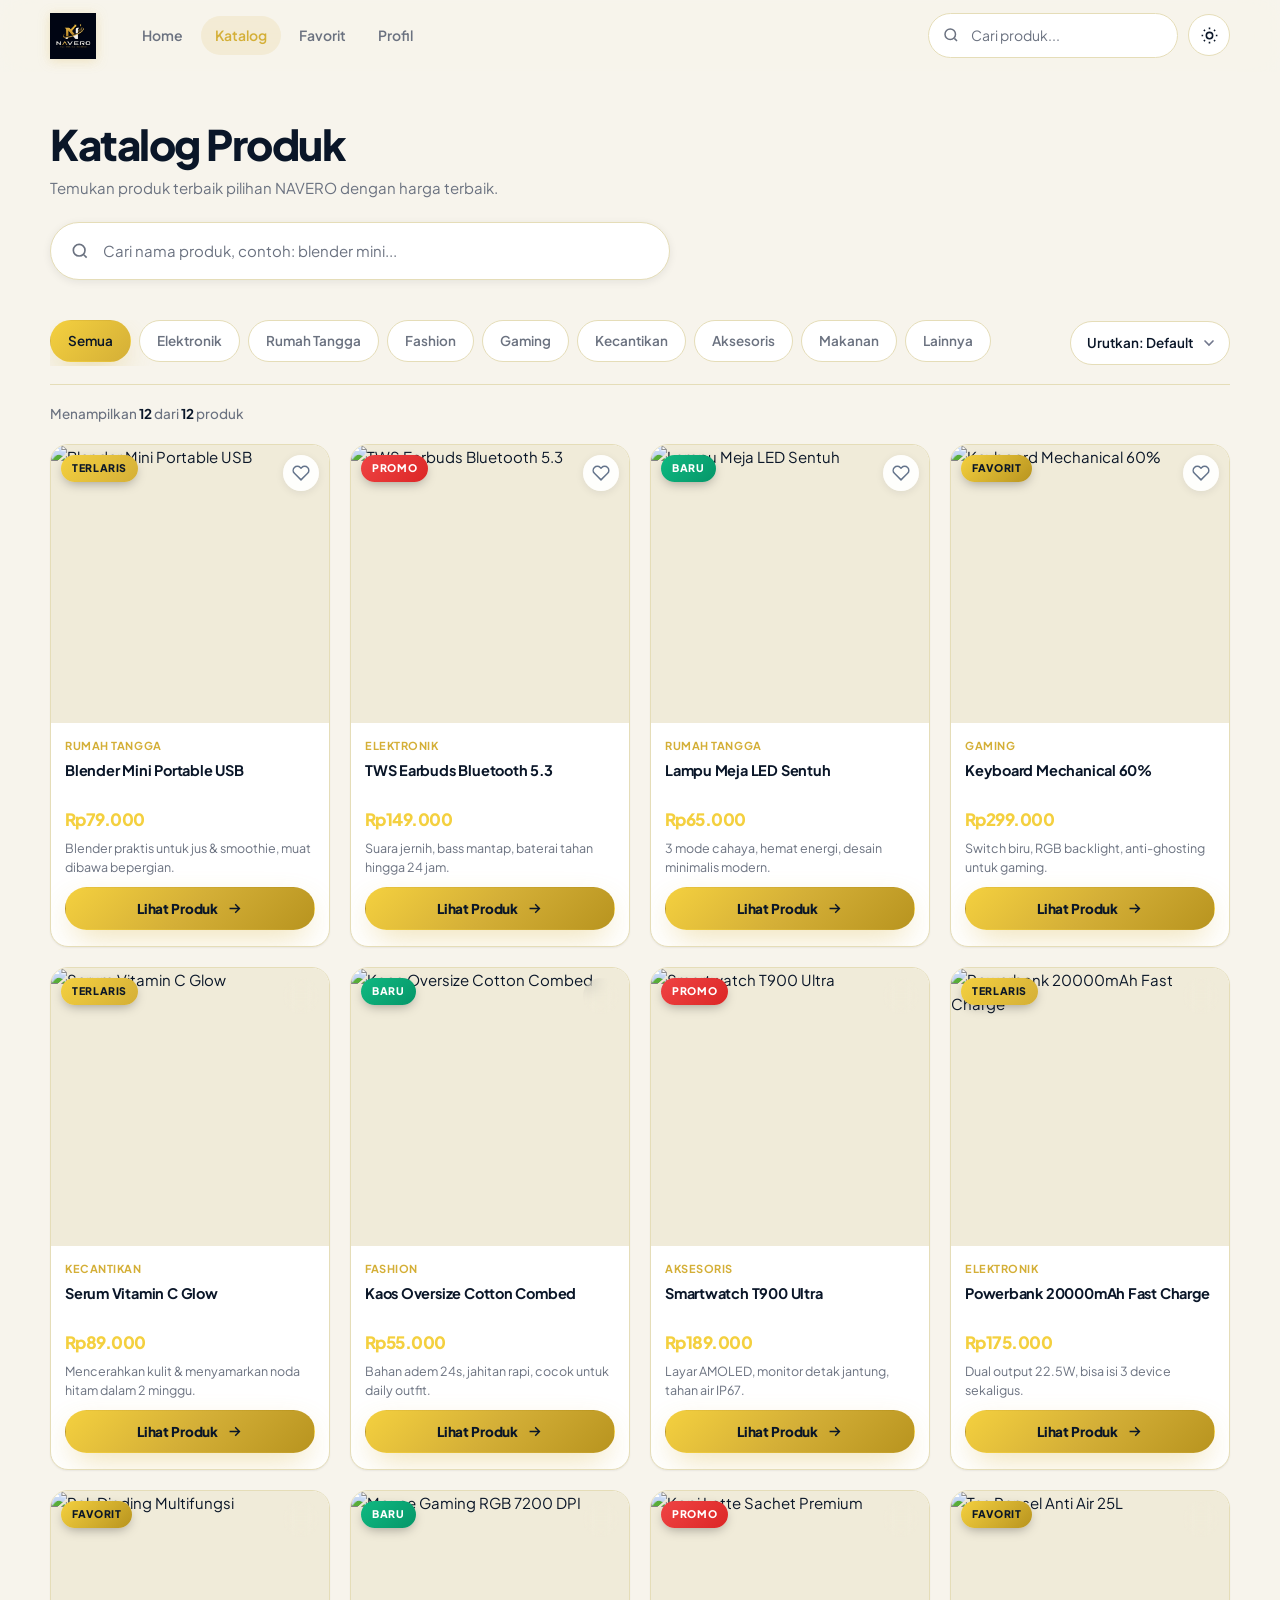
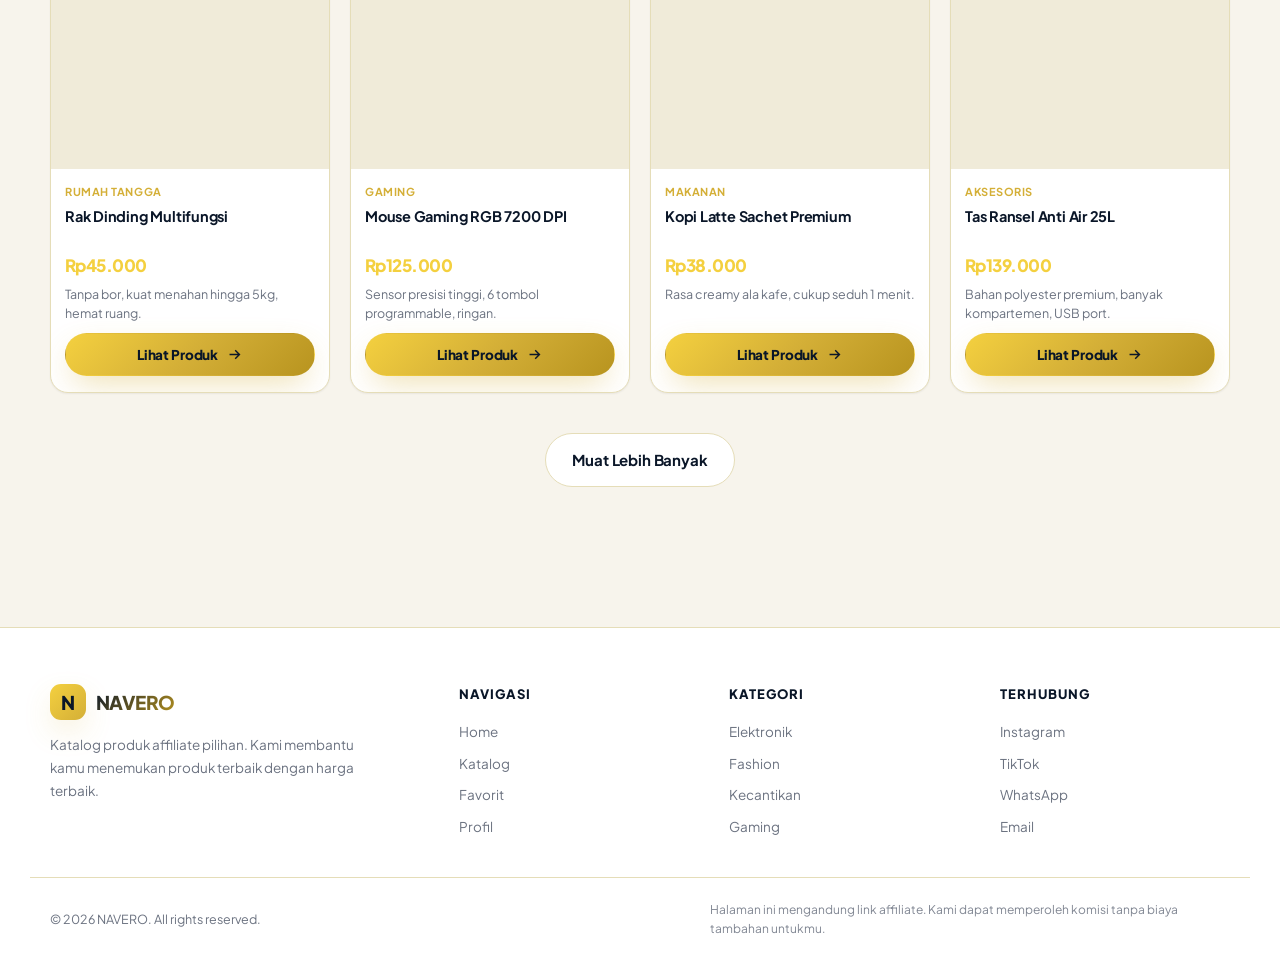
==== commit 50ca011b: "Update products.html" ====
--- a/products.html
+++ b/products.html
@@ -6,7 +6,7 @@
 <title>Katalog Produk — NAVERO</title>
 <meta name="description" content="Jelajahi semua produk pilihan NAVERO. Filter berdasarkan kategori, cari produk, dan temukan harga terbaik.">
 <meta name="theme-color" content="#5B4BFF">
-<link rel="icon" href="data:image/svg+xml,<svg xmlns='http://www.w3.org/2000/svg' viewBox='0 0 100 100'><rect width='100' height='100' rx='24' fill='%235B4BFF'/><text x='50' y='70' font-size='60' font-family='Arial' font-weight='bold' fill='white' text-anchor='middle'>N</text></svg>">
+<link rel="icon" type="image/png" href="assets/favicon.png">
 <link rel="preconnect" href="https://fonts.googleapis.com">
 <link rel="preconnect" href="https://fonts.gstatic.com" crossorigin>
 <link href="https://fonts.googleapis.com/css2?family=Plus+Jakarta+Sans:wght@400;500;600;700;800&display=swap" rel="stylesheet">
@@ -16,10 +16,9 @@
 
 <header class="header" id="header">
   <div class="container header__inner">
-    <a href="index.html" class="logo">
-      <span class="logo__mark">N</span>
-      <span class="logo__text">NAVERO</span>
-    </a>
+    <a href="index.html" class="logo logo--img" aria-label="NAVERO">
+  <img src="assets/logo.png" alt="NAVERO" class="logo__img">
+</a>
     <nav class="nav" id="nav">
       <a href="index.html" class="nav__link">Home</a>
       <a href="products.html" class="nav__link is-active">Katalog</a>
@@ -139,4 +138,4 @@
 <script src="api.js"></script>
 <script src="script.js"></script>
 </body>
-</html>+</html>
--- a/style.css
+++ b/style.css
@@ -2,30 +2,34 @@
    NAVERO — Stylesheet
    ========================================================= */
 
-/* ---------- 1. VARIABLES ---------- */
+/* ---------- 1. VARIABLES — TEMA EMAS & NAVY ---------- */
 :root {
-  --brand:        #5B4BFF;
-  --brand-dark:   #4436E0;
-  --brand-soft:   rgba(91, 75, 255, .10);
-  --brand-2:      #8B5CF6;
-  --accent:       #FF6B35;
+  /* Warna brand utama (gold) */
+  --brand:        #D4AF37;   /* Gold utama */
+  --brand-dark:   #B8941F;   /* Gold tua */
+  --brand-soft:   rgba(212, 175, 55, .12);
+  --brand-2:      #F4D03F;   /* Gold terang untuk gradient */
+  --accent:       #F4D03F;   /* Highlight */
   --success:      #10B981;
   --danger:       #EF4444;
 
-  --bg:           #F5F6FA;
+  /* Background (light mode) */
+  --bg:           #F7F4EC;   /* Krem hangat */
   --bg-alt:       #FFFFFF;
   --surface:      #FFFFFF;
-  --surface-2:    #F1F2F8;
-  --text:         #0E1220;
-  --text-soft:    #3A4256;
-  --muted:        #71778C;
-  --border:       #E6E8F0;
-
-  --shadow-xs:    0 1px 2px rgba(16,24,40,.05);
-  --shadow-sm:    0 2px 8px rgba(16,24,40,.06);
-  --shadow:       0 8px 24px -6px rgba(16,24,40,.12);
-  --shadow-lg:    0 24px 48px -16px rgba(16,24,40,.24);
-  --shadow-brand: 0 12px 28px -10px rgba(91,75,255,.55);
+  --surface-2:    #F0EBD9;   /* Krem muda */
+  --text:         #0A1628;   /* Navy gelap */
+  --text-soft:    #2C3E50;
+  --muted:        #6B7280;
+  --border:       #E5DDB8;   /* Border gold muda */
+
+  /* Shadow dengan nuansa gold */
+  --shadow-xs:    0 1px 2px rgba(10, 22, 40, .06);
+  --shadow-sm:    0 2px 8px rgba(10, 22, 40, .08);
+  --shadow:       0 8px 24px -6px rgba(10, 22, 40, .15);
+  --shadow-lg:    0 24px 48px -16px rgba(10, 22, 40, .28);
+  --shadow-brand: 0 12px 28px -10px rgba(212, 175, 55, .55);
+  --shadow-gold:  0 12px 32px -8px rgba(212, 175, 55, .45);
 
   --radius-xs: 8px;
   --radius-sm: 12px;
@@ -40,25 +44,28 @@
   --t: .28s var(--ease);
 }
 
+/* ---------- DARK MODE — NAVY + GOLD ---------- */
 [data-theme="dark"] {
-  --brand:        #7C6DFF;
-  --brand-dark:   #6A5AF0;
-  --brand-soft:   rgba(124, 109, 255, .16);
-
-  --bg:           #080B13;
-  --bg-alt:       #0D111C;
-  --surface:      #121826;
-  --surface-2:    #1A2133;
-  --text:         #EDEFF7;
-  --text-soft:    #C3C9DA;
-  --muted:        #8A93AB;
-  --border:       #222B40;
+  --brand:        #F4D03F;   /* Gold lebih terang di dark mode */
+  --brand-dark:   #D4AF37;
+  --brand-soft:   rgba(244, 208, 63, .15);
+  --brand-2:      #D4AF37;
+
+  --bg:           #0A1628;   /* Navy gelap — sama dengan logo */
+  --bg-alt:       #0F1E33;
+  --surface:      #132742;   /* Navy medium */
+  --surface-2:    #1A2B4A;
+  --text:         #F8F9FA;   /* Hampir putih */
+  --text-soft:    #D1D5DB;
+  --muted:        #94A3B8;
+  --border:       #1E3A5F;   /* Border navy terang */
 
   --shadow-xs:    0 1px 2px rgba(0,0,0,.4);
   --shadow-sm:    0 2px 8px rgba(0,0,0,.35);
   --shadow:       0 8px 24px -6px rgba(0,0,0,.55);
-  --shadow-lg:    0 24px 48px -16px rgba(0,0,0,.7);
-  --shadow-brand: 0 12px 28px -10px rgba(124,109,255,.5);
+  --shadow-lg:    0 24px 48px -16px rgba(0,0,0,.75);
+  --shadow-brand: 0 12px 28px -10px rgba(244, 208, 63, .5);
+  --shadow-gold:  0 12px 32px -8px rgba(244, 208, 63, .4);
 }
 
 /* ---------- 2. RESET ---------- */
@@ -1218,4 +1225,283 @@
     scroll-behavior: auto !important;
   }
   .reveal { opacity: 1; transform: none; }
-}+}
+
+/* =========================================================
+   TEMA EMAS & NAVY — CUSTOM LOGO & BANNER
+   ========================================================= */
+
+/* ---------- LOGO GAMBAR ---------- */
+.logo--img { gap: 0; }
+.logo__img {
+  height: 46px;
+  width: auto;
+  object-fit: contain;
+  display: block;
+  transition: var(--t);
+  filter: drop-shadow(0 2px 6px rgba(212, 175, 55, .25));
+}
+.logo--img:hover .logo__img {
+  transform: scale(1.05);
+  filter: drop-shadow(0 4px 12px rgba(212, 175, 55, .5));
+}
+@media (max-width: 640px) {
+  .logo__img { height: 38px; }
+}
+
+/* ---------- HERO BANNER FULL WIDTH ---------- */
+.hero--banner {
+  position: relative;
+  padding: 100px 0 120px;
+  overflow: hidden;
+  background:
+    linear-gradient(120deg, rgba(10, 22, 40, .85) 0%, rgba(10, 22, 40, .55) 50%, rgba(10, 22, 40, .85) 100%),
+    url('assets/banner.jpg') center/cover no-repeat;
+  background-attachment: fixed;
+  min-height: 520px;
+  display: flex;
+  align-items: center;
+}
+
+/* Overlay emas tipis di atas */
+.hero--banner::before {
+  content: '';
+  position: absolute;
+  inset: 0;
+  background:
+    radial-gradient(circle at 20% 30%, rgba(212, 175, 55, .18), transparent 45%),
+    radial-gradient(circle at 80% 70%, rgba(244, 208, 63, .12), transparent 50%);
+  pointer-events: none;
+}
+
+/* Garis diagonal emas di pojok (seperti di banner kamu) */
+.hero--banner::after {
+  content: '';
+  position: absolute;
+  top: -50px;
+  right: -50px;
+  width: 300px;
+  height: 300px;
+  background: linear-gradient(135deg, transparent 40%, rgba(212, 175, 55, .25) 40%, rgba(212, 175, 55, .05) 60%, transparent 60%);
+  transform: rotate(15deg);
+  pointer-events: none;
+}
+
+.hero--banner .hero__inner {
+  position: relative;
+  z-index: 2;
+  grid-template-columns: 1fr;
+  max-width: 780px;
+}
+
+.hero--banner .hero__title {
+  color: #FFFFFF;
+  text-shadow: 0 4px 20px rgba(0, 0, 0, .5);
+  font-size: clamp(32px, 4.8vw, 54px);
+}
+
+.hero--banner .hero__title .grad {
+  background: linear-gradient(120deg, #F4D03F 0%, #D4AF37 50%, #F4D03F 100%);
+  -webkit-background-clip: text;
+  background-clip: text;
+  -webkit-text-fill-color: transparent;
+  filter: drop-shadow(0 2px 8px rgba(244, 208, 63, .3));
+}
+
+.hero--banner .hero__desc {
+  color: rgba(255, 255, 255, .9);
+  font-size: 16.5px;
+}
+
+.hero--banner .hero__pill {
+  background: rgba(10, 22, 40, .7);
+  backdrop-filter: blur(12px);
+  border-color: rgba(212, 175, 55, .4);
+  color: #F4D03F;
+}
+
+.hero--banner .hero__pill .dot {
+  background: #F4D03F;
+  box-shadow: 0 0 0 3px rgba(244, 208, 63, .25);
+}
+
+.hero--banner .stat strong {
+  color: #F4D03F;
+  background: linear-gradient(135deg, #F4D03F, #D4AF37);
+  -webkit-background-clip: text;
+  background-clip: text;
+  -webkit-text-fill-color: transparent;
+}
+.hero--banner .stat span {
+  color: rgba(255, 255, 255, .7);
+}
+
+/* Sembunyikan visual lama kalau masih ada */
+.hero--banner .hero__visual { display: none; }
+
+/* Responsive */
+@media (max-width: 900px) {
+  .hero--banner {
+    padding: 70px 0 90px;
+    min-height: 460px;
+    background-attachment: scroll;
+  }
+}
+
+@media (max-width: 640px) {
+  .hero--banner {
+    padding: 50px 0 70px;
+    min-height: 400px;
+    text-align: center;
+  }
+  .hero--banner .hero__inner { justify-content: center; }
+  .hero--banner .hero__cta { justify-content: center; }
+  .hero--banner .hero__stats { justify-content: center; }
+}
+
+/* ---------- TOMBOL PRIMARY — GOLD GRADIENT ---------- */
+.btn--primary {
+  background: linear-gradient(135deg, #F4D03F 0%, #D4AF37 50%, #B8941F 100%);
+  color: #0A1628;
+  box-shadow: var(--shadow-gold);
+  font-weight: 800;
+}
+.btn--primary:hover {
+  background: linear-gradient(135deg, #F4D03F 0%, #D4AF37 100%);
+  box-shadow: 0 16px 40px -10px rgba(244, 208, 63, .6);
+  transform: translateY(-2px);
+}
+
+/* ---------- LOGO MARK DEFAULT (kalau pakai huruf N) ---------- */
+.logo__mark {
+  background: linear-gradient(135deg, #F4D03F, #D4AF37);
+  color: #0A1628;
+  font-weight: 800;
+  box-shadow: var(--shadow-gold);
+}
+.logo__text {
+  background: linear-gradient(135deg, #FFFFFF, #D4AF37);
+  -webkit-background-clip: text;
+  background-clip: text;
+  -webkit-text-fill-color: transparent;
+}
+[data-theme="light"] .logo__text {
+  background: linear-gradient(135deg, #0A1628, #B8941F);
+  -webkit-background-clip: text;
+  background-clip: text;
+  -webkit-text-fill-color: transparent;
+}
+
+/* ---------- BADGE — warna emas untuk FAVORIT ---------- */
+.badge--favorit {
+  background: linear-gradient(135deg, #F4D03F, #B8941F);
+  color: #0A1628;
+}
+.badge--terlaris {
+  background: linear-gradient(135deg, #F4D03F, #D4AF37);
+  color: #0A1628;
+}
+
+/* ---------- PROFILE CARD AVATAR — nuansa emas ---------- */
+.profile-card::before {
+  background: linear-gradient(120deg, #D4AF37, #F4D03F, #B8941F);
+  opacity: .15;
+}
+.profile-card__avatar {
+  background: linear-gradient(135deg, #F4D03F, #D4AF37);
+  box-shadow: var(--shadow-gold);
+}
+.profile-card__initial {
+  color: #0A1628;
+  font-weight: 800;
+}
+.profile-card__tagline {
+  color: #B8941F;
+}
+[data-theme="dark"] .profile-card__tagline {
+  color: #F4D03F;
+}
+
+/* ---------- FOOTER — nuansa navy dengan aksen emas ---------- */
+[data-theme="dark"] .footer {
+  background: #061020;
+  border-top-color: rgba(212, 175, 55, .25);
+}
+.footer__col a:hover { color: #D4AF37; }
+
+/* ---------- SECTION EYEBROW — gold ---------- */
+.section__eyebrow {
+  color: #B8941F;
+  letter-spacing: .14em;
+}
+[data-theme="dark"] .section__eyebrow {
+  color: #F4D03F;
+}
+
+/* ---------- CHIP AKTIF — gold ---------- */
+.chip.is-active {
+  background: linear-gradient(135deg, #F4D03F, #D4AF37);
+  color: #0A1628;
+  box-shadow: var(--shadow-gold);
+}
+
+/* ---------- TO-TOP — gold ---------- */
+.to-top {
+  background: linear-gradient(135deg, #F4D03F, #D4AF37);
+  color: #0A1628;
+  box-shadow: var(--shadow-gold);
+}
+
+/* ---------- LINK MORE — gold ---------- */
+.link-more {
+  color: #B8941F;
+}
+.link-more:hover {
+  color: #D4AF37;
+}
+[data-theme="dark"] .link-more {
+  color: #F4D03F;
+}
+
+/* ---------- CARD HOVER — border gold ---------- */
+.card:hover {
+  border-color: rgba(212, 175, 55, .6);
+  box-shadow: 0 24px 48px -16px rgba(212, 175, 55, .35);
+}
+
+/* ---------- CAT CARD HOVER — gold ---------- */
+.cat-card:hover {
+  border-color: #D4AF37;
+  box-shadow: 0 12px 28px -10px rgba(212, 175, 55, .4);
+}
+.cat-card:hover .cat-card__icon {
+  background: linear-gradient(135deg, #F4D03F, #D4AF37);
+  color: #0A1628;
+}
+
+/* ---------- PROMO BANNER — navy & gold ---------- */
+.promo-banner {
+  background: linear-gradient(120deg, #0A1628 0%, #1A2B4A 50%, #0A1628 100%);
+  position: relative;
+}
+.promo-banner::before {
+  content: '';
+  position: absolute;
+  inset: 0;
+  background:
+    radial-gradient(circle at 20% 50%, rgba(212, 175, 55, .25), transparent 45%),
+    radial-gradient(circle at 90% 20%, rgba(244, 208, 63, .15), transparent 40%);
+  pointer-events: none;
+}
+.promo-banner__content { position: relative; z-index: 2; }
+.promo-banner__tag {
+  background: rgba(244, 208, 63, .2);
+  color: #F4D03F;
+  border: 1px solid rgba(244, 208, 63, .4);
+}
+.promo-banner h3 {
+  background: linear-gradient(120deg, #FFFFFF, #F4D03F);
+  -webkit-background-clip: text;
+  background-clip: text;
+  -webkit-text-fill-color: transparent;
+}
